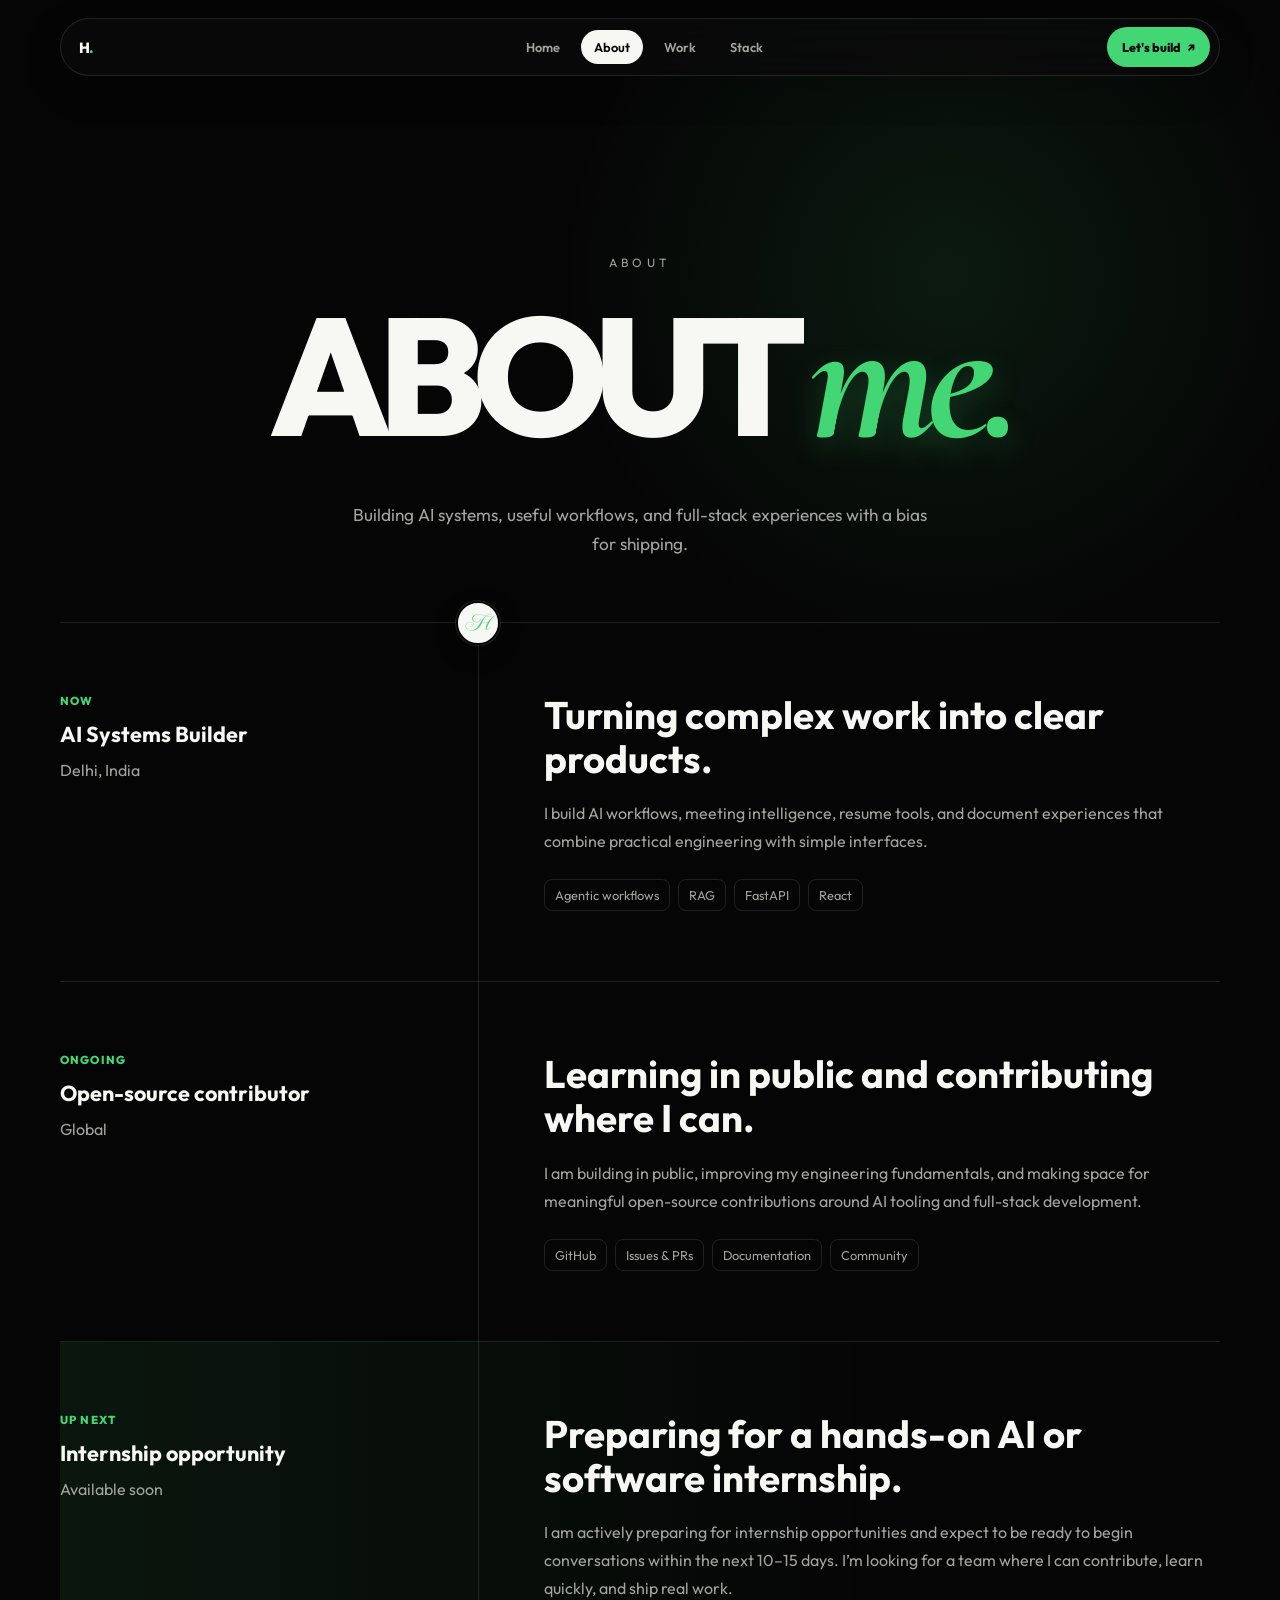
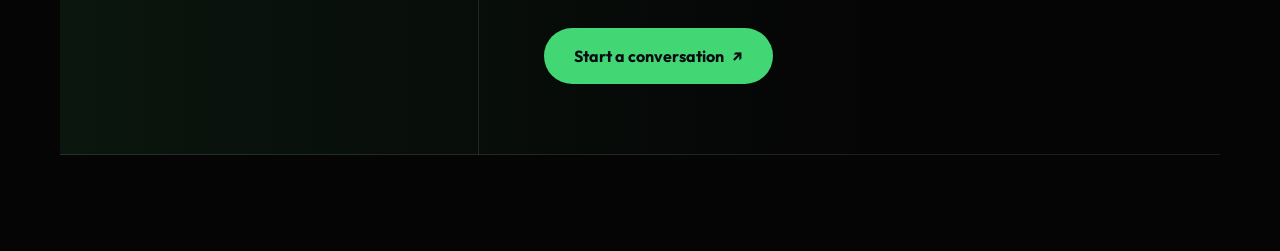
==== about.html @ 2d7df5cb "feat: add about, projects, and stack pages, and refine visual style" ====
<!doctype html>
<html lang="en" data-theme="dark">
  <head>
    <meta charset="UTF-8" />
    <meta name="viewport" content="width=device-width, initial-scale=1.0" />
    <meta name="description" content="About Harsh — AI systems and full-stack developer." />
    <title>About | Harsh</title>
    <link rel="preconnect" href="https://fonts.googleapis.com" />
    <link rel="preconnect" href="https://fonts.gstatic.com" crossorigin />
    <link href="https://fonts.googleapis.com/css2?family=Cormorant+Garamond:ital,wght@1,600;1,700&family=Imperial+Script&family=Outfit:wght@400;500;600;700;800&display=swap" rel="stylesheet" />
    <link rel="stylesheet" href="styles.css" />
    <script>document.documentElement.setAttribute('data-theme', localStorage.getItem('theme') || 'dark');</script>
  </head>
  <body class="subpage-body">
    <nav class="subpage-nav" aria-label="Primary navigation">
      <a class="nav-brand" href="index.html" aria-label="Harsh home">H<span>.</span></a>
      <div class="nav-links"><a href="index.html">Home</a><a class="is-current" href="about.html">About</a><a href="projects.html">Work</a><a href="stack.html">Stack</a></div>
      <a class="nav-cta" href="index.html#ask">Let's build <span aria-hidden="true">↗</span></a>
    </nav>
    <main class="subpage-shell">
      <header class="subpage-hero">
        <p class="label">About</p>
        <h1>ABOUT <span class="display-script">me.</span></h1>
        <p>Building AI systems, useful workflows, and full-stack experiences with a bias for shipping.</p>
      </header>
      <section class="timeline-section" id="aboutTimeline" aria-label="Background and focus">
        <div class="timeline-track" aria-hidden="true"><span class="timeline-progress"></span><i class="timeline-marker">H</i></div>
        <article class="timeline-entry">
          <aside><p>NOW</p><h2>AI Systems Builder</h2><span>Delhi, India</span></aside>
          <div><h3>Turning complex work into clear products.</h3><p>I build AI workflows, meeting intelligence, resume tools, and document experiences that combine practical engineering with simple interfaces.</p><ul class="page-tags"><li>Agentic workflows</li><li>RAG</li><li>FastAPI</li><li>React</li></ul></div>
        </article>
        <article class="timeline-entry">
          <aside><p>ONGOING</p><h2>Open-source contributor</h2><span>Global</span></aside>
          <div><h3>Learning in public and contributing where I can.</h3><p>I am building in public, improving my engineering fundamentals, and making space for meaningful open-source contributions around AI tooling and full-stack development.</p><ul class="page-tags"><li>GitHub</li><li>Issues & PRs</li><li>Documentation</li><li>Community</li></ul></div>
        </article>
        <article class="timeline-entry timeline-entry--available">
          <aside><p>UP NEXT</p><h2>Internship opportunity</h2><span>Available soon</span></aside>
          <div><h3>Preparing for a hands-on AI or software internship.</h3><p>I am actively preparing for internship opportunities and expect to be ready to begin conversations within the next 10–15 days. I’m looking for a team where I can contribute, learn quickly, and ship real work.</p><a class="primary-link" href="index.html#ask">Start a conversation <span aria-hidden="true">↗</span></a></div>
        </article>
      </section>
    </main>
    <script src="script.js"></script>
  </body>
</html>
---- styles.css ----
:root {
  /* Default variables (fallback) */
  --bg: #f7f7f5;
  --text: #1a1a1a;
  --muted: #676767;
  --soft: #919191;
  --line: #deded9;
  --ink: #111111;
  --blue: #deebff;
  --green: #dff6df;
  --green-strong: #bfe9c7;
  --peach: #ffe7d7;
  
  --bg-glow: radial-gradient(circle at 50% 0%, rgba(191, 233, 199, 0.42), transparent 34rem);
  --bg-grid-color: rgba(51, 94, 65, 0.035);
  --card-bg: rgba(255, 255, 255, 0.54);
  --project-bg: rgba(255, 255, 255, 0.62);
  --header-bg: rgba(255, 255, 255, 0.44);
  --accent-color: #168f4b;
  --border-glow: rgba(22, 143, 75, 0.17);
  --shadow-color: rgba(22, 143, 75, 0.18);
  --text-outline: rgba(7, 18, 38, 0.68);
  --text-outline-soft: rgba(7, 18, 38, 0.12);
  --btn-hover: #0c6f37;
  --inner-visual-bg: #ffffff;
  --kicker-color: #287749;

  --gradient-1-start: rgba(223, 246, 223, 0.72);
  --gradient-1-end: rgba(255, 255, 255, 0.48);
  --gradient-2-start: rgba(222, 235, 255, 0.62);
  --gradient-2-end: rgba(255, 255, 255, 0.48);
  --gradient-3-start: rgba(255, 227, 207, 0.62);
  --gradient-3-end: rgba(255, 255, 255, 0.46);
  
  --cursor-ring-color: rgba(22, 143, 75, 0.4);
  --cursor-dot-color: #168f4b;
}

:root[data-theme="light"] {
  --bg: #f7f7f5;
  --text: #1a1a1a;
  --muted: #676767;
  --soft: #919191;
  --line: #deded9;
  --ink: #111111;
  --blue: #deebff;
  --green: #dff6df;
  --green-strong: #bfe9c7;
  --peach: #ffe7d7;
  
  --bg-glow: radial-gradient(circle at 50% 0%, rgba(191, 233, 199, 0.42), transparent 34rem);
  --bg-grid-color: rgba(51, 94, 65, 0.035);
  --card-bg: rgba(255, 255, 255, 0.54);
  --project-bg: rgba(255, 255, 255, 0.62);
  --header-bg: rgba(255, 255, 255, 0.44);
  --accent-color: #168f4b;
  --border-glow: rgba(22, 143, 75, 0.17);
  --shadow-color: rgba(22, 143, 75, 0.18);
  --text-outline: rgba(7, 18, 38, 0.68);
  --text-outline-soft: rgba(7, 18, 38, 0.12);
  --btn-hover: #0c6f37;
  --inner-visual-bg: #ffffff;
  --kicker-color: #287749;

  --gradient-1-start: rgba(223, 246, 223, 0.72);
  --gradient-1-end: rgba(255, 255, 255, 0.48);
  --gradient-2-start: rgba(222, 235, 255, 0.62);
  --gradient-2-end: rgba(255, 255, 255, 0.48);
  --gradient-3-start: rgba(255, 227, 207, 0.62);
  --gradient-3-end: rgba(255, 255, 255, 0.46);
  
  --cursor-ring-color: rgba(22, 143, 75, 0.4);
  --cursor-dot-color: #168f4b;
}

:root[data-theme="dark"] {
  --bg: #050505;
  --text: #e9e9e6;
  --muted: #a3a39f;
  --soft: #70706c;
  --line: rgba(255, 255, 255, 0.11);
  --ink: #f7f7f4;
  --blue: #141414;
  --green: #102317;
  --green-strong: #43d675;
  --peach: #211811;

  --bg-glow:
    radial-gradient(circle at 50% -10%, rgba(200, 255, 90, 0.12), transparent 32rem),
    radial-gradient(circle at 84% 18%, rgba(113, 93, 255, 0.09), transparent 24rem);
  --bg-grid-color: rgba(255, 255, 255, 0.035);
  --card-bg: rgba(18, 18, 18, 0.76);
  --project-bg: rgba(14, 14, 14, 0.72);
  --header-bg: rgba(10, 10, 10, 0.7);
  --accent-color: #43d675;
  --border-glow: rgba(67, 214, 117, 0.2);
  --shadow-color: rgba(67, 214, 117, 0.18);
  --text-outline: rgba(245, 247, 250, 0.17);
  --text-outline-soft: rgba(245, 247, 250, 0.07);
  --btn-hover: #7af09f;
  --inner-visual-bg: #111111;
  --kicker-color: #7af09f;

  --gradient-1-start: rgba(31, 40, 25, 0.86);
  --gradient-1-end: rgba(17, 21, 29, 0.78);
  --gradient-2-start: rgba(28, 31, 50, 0.86);
  --gradient-2-end: rgba(17, 21, 29, 0.78);
  --gradient-3-start: rgba(47, 35, 22, 0.82);
  --gradient-3-end: rgba(17, 21, 29, 0.78);
}

* {
  box-sizing: border-box;
  margin: 0;
  padding: 0;
}

html {
  scroll-behavior: smooth;
  background: var(--bg);
}

body {
  min-height: 100vh;
  background: var(--bg);
  color: var(--text);
  font-family: Outfit, ui-sans-serif, system-ui, -apple-system, BlinkMacSystemFont, "Segoe UI", sans-serif;
  overflow-x: hidden;
  transition: background-color 0.4s ease, color 0.4s ease, border-color 0.4s ease;
}

.interactive-dots {
  position: fixed;
  inset: 0;
  z-index: 0;
  width: 100%;
  height: 100%;
  pointer-events: none;
}

a,
button,
input {
  font: inherit;
}

a {
  color: inherit;
  text-decoration: none;
}

::selection {
  background: var(--accent-color);
  color: #090b10;
}

:focus-visible {
  outline: 2px solid var(--accent-color);
  outline-offset: 4px;
}

button {
  cursor: pointer;
}

.site-shell {
  position: relative;
  z-index: 1;
  width: min(1240px, calc(100% - 40px));
  margin: 0 auto;
}

.side-dock {
  position: fixed;
  top: 22px;
  left: 24px;
  z-index: 90;
  display: flex;
  flex-direction: column;
  align-items: stretch;
  width: 174px;
  padding: 6px 0;
  border: 0;
  background: transparent;
  opacity: 0;
  pointer-events: none;
  transform: translateX(calc(-100% - 30px));
  transition: transform 320ms cubic-bezier(0.16, 1, 0.3, 1), opacity 180ms ease;
}

.side-dock.is-open {
  opacity: 1;
  pointer-events: auto;
  transform: translateX(0);
}

.command-dock-toggle {
  position: fixed;
  top: 20px;
  right: 20px;
  z-index: 1001;
  display: grid;
  width: 46px;
  height: 46px;
  place-items: center;
  border: 1px solid var(--line);
  border-radius: 16px;
  background: var(--header-bg);
  box-shadow: 0 8px 28px rgba(0, 0, 0, 0.14);
  color: var(--ink);
  font-family: Outfit, sans-serif;
  font-size: 1.45rem;
  line-height: 1;
  backdrop-filter: blur(14px) saturate(150%);
  -webkit-backdrop-filter: blur(14px) saturate(150%);
  transition: transform 180ms ease, border-color 180ms ease, background 180ms ease;
}

.command-dock-toggle:hover,
.command-dock-toggle[aria-expanded="true"] {
  border-color: var(--accent-color);
  background: color-mix(in srgb, var(--accent-color) 12%, var(--header-bg));
  transform: translateY(-2px);
}

.command-overlay {
  position: fixed;
  inset: 0;
  z-index: 1000;
  display: grid;
  place-items: center;
  padding: 24px;
  background: rgba(0, 0, 0, 0.46);
  backdrop-filter: blur(8px);
  -webkit-backdrop-filter: blur(8px);
  opacity: 0;
  pointer-events: none;
  transition: opacity 180ms ease, visibility 180ms ease;
  visibility: hidden;
}

.command-overlay.is-open {
  opacity: 1;
  pointer-events: auto;
  visibility: visible;
}

.command-palette {
  width: min(100%, 620px);
  overflow: hidden;
  border: 1px solid var(--line);
  border-radius: 20px;
  background: color-mix(in srgb, var(--inner-visual-bg) 94%, transparent);
  box-shadow: 0 32px 90px rgba(0, 0, 0, 0.48);
  transform: translateY(14px) scale(0.98);
  transition: transform 220ms cubic-bezier(0.16, 1, 0.3, 1);
}

.command-overlay.is-open .command-palette {
  transform: translateY(0) scale(1);
}

.command-search {
  display: grid;
  grid-template-columns: auto 1fr auto;
  align-items: center;
  gap: 12px;
  min-height: 66px;
  padding: 0 18px;
  border-bottom: 1px solid var(--line);
  color: var(--soft);
}

.command-search > span {
  font-size: 1.7rem;
  line-height: 1;
  transform: rotate(-20deg);
}

.command-search input {
  width: 100%;
  border: 0;
  outline: 0;
  background: transparent;
  color: var(--ink);
  font: inherit;
  font-size: 1rem;
}

.command-search input::placeholder {
  color: var(--soft);
}

.command-search kbd {
  padding: 5px 8px;
  border: 1px solid var(--line);
  border-radius: 6px;
  color: var(--soft);
  font-size: 0.68rem;
  font-family: Outfit, sans-serif;
}

.command-label {
  margin: 18px 18px 9px;
  color: var(--soft);
  font-size: 0.63rem;
  font-weight: 800;
  letter-spacing: 0.16em;
  text-transform: uppercase;
}

.command-list {
  display: grid;
  gap: 3px;
  max-height: 364px;
  padding: 0 10px 14px;
  overflow: auto;
}

.command-item {
  display: grid;
  grid-template-columns: 34px 1fr auto;
  align-items: center;
  gap: 12px;
  min-height: 58px;
  padding: 9px 12px;
  border-radius: 11px;
  color: var(--text);
  transition: background 140ms ease, color 140ms ease;
}

.command-item:hover,
.command-item.is-active {
  background: color-mix(in srgb, var(--accent-color) 12%, var(--card-bg));
}

.command-item > span {
  display: grid;
  width: 30px;
  height: 30px;
  place-items: center;
  border: 1px solid var(--line);
  border-radius: 8px;
  color: var(--accent-color);
  font-size: 0.9rem;
}

.command-item b {
  color: var(--ink);
  font-size: 0.9rem;
  font-weight: 600;
}

.command-item small {
  display: block;
  margin-top: 2px;
  color: var(--muted);
  font-size: 0.73rem;
  font-weight: 400;
}

.command-item em {
  color: var(--soft);
  font-size: 0.9rem;
  font-style: normal;
}

.command-footer {
  display: flex;
  flex-wrap: wrap;
  justify-content: flex-end;
  gap: 14px;
  padding: 12px 18px;
  border-top: 1px solid var(--line);
  color: var(--soft);
  font-size: 0.66rem;
}

.side-dock a {
  display: flex;
  align-items: center;
  gap: 8px;
  min-height: 32px;
  padding: 6px 8px;
  border-radius: 8px;
  color: var(--muted);
  font-size: 0.66rem;
  font-weight: 600;
  letter-spacing: 0.02em;
  transition: background 180ms ease, color 180ms ease, transform 180ms ease;
}

.side-dock a:hover {
  background: color-mix(in srgb, var(--accent-color) 14%, transparent);
  color: var(--ink);
  transform: translateX(2px);
}

.dock-monogram {
  flex: 0 0 44px;
  justify-content: flex-start;
  min-height: 42px !important;
  padding: 0 !important;
  color: var(--ink) !important;
  font-family: "Imperial Script", cursive;
  font-size: 2rem !important;
  line-height: 1;
}

.dock-header {
  display: flex;
  align-items: center;
  gap: 10px;
}

.dock-role {
  display: grid;
  gap: 4px;
  padding-left: 11px;
  border-left: 1px solid var(--line);
  text-transform: uppercase;
}

.dock-role b,
.dock-role small {
  display: block;
  font-size: 0.53rem;
  font-weight: 700;
  letter-spacing: 0.18em;
  line-height: 1;
  white-space: nowrap;
}

.dock-role b {
  color: var(--muted);
}

.dock-role small {
  color: var(--accent-color);
  font-size: 0.5rem;
}

.dock-monogram span {
  color: var(--accent-color);
  font-family: Outfit, sans-serif;
  font-size: 1rem;
  font-weight: 800;
}

.dock-divider {
  height: 1px;
  width: 100%;
  margin: 10px 0 7px;
  background: var(--line);
}

.side-dock b {
  color: var(--soft);
  font-size: 0.58rem;
  font-weight: 700;
}

.dock-availability {
  margin-top: 5px;
  color: var(--ink) !important;
}

.dock-availability i {
  width: 7px;
  height: 7px;
  border-radius: 50%;
  background: var(--accent-color);
  box-shadow: 0 0 0 4px color-mix(in srgb, var(--accent-color) 14%, transparent);
}

.site-nav {
  position: fixed;
  top: 18px;
  left: 50%;
  z-index: 100;
  display: grid;
  grid-template-columns: 1fr auto 1fr;
  align-items: center;
  width: min(920px, calc(100% - 40px));
  min-height: 56px;
  padding: 7px 9px 7px 18px;
  border: 1px solid var(--line);
  border-radius: 999px;
  background: var(--header-bg);
  box-shadow: 0 12px 40px rgba(0, 0, 0, 0.16);
  transform: translateX(-50%);
  backdrop-filter: blur(16px);
  -webkit-backdrop-filter: blur(16px);
}

.nav-brand {
  width: fit-content;
  color: var(--ink);
  font-size: 0.92rem;
  font-weight: 800;
  letter-spacing: -0.08em;
}

.nav-brand span {
  color: var(--accent-color);
}

.nav-links {
  display: flex;
  align-items: center;
  gap: 28px;
}

.nav-links a {
  display: inline-flex;
  align-items: center;
  min-height: 34px;
  padding: 0 11px;
  border-radius: 999px;
  color: var(--muted);
  font-size: 0.8rem;
  font-weight: 600;
  transition: color 180ms ease, background 180ms ease;
}

.nav-links a:hover {
  color: var(--ink);
  background: color-mix(in srgb, var(--ink) 8%, transparent);
}

.nav-links a.is-current {
  background: var(--ink);
  color: var(--bg);
}

.nav-cta {
  justify-self: end;
  display: inline-flex;
  align-items: center;
  gap: 6px;
  min-height: 40px;
  padding: 0 15px;
  border-radius: 999px;
  background: var(--accent-color);
  color: #090b10;
  font-size: 0.78rem;
  font-weight: 800;
  transition: transform 180ms ease, background 180ms ease;
}

.nav-cta:hover {
  background: var(--btn-hover);
  transform: translateY(-1px);
}

.hero {
  position: relative;
  min-height: 100svh;
  display: flex;
  flex-direction: column;
  align-items: center;
  justify-content: center;
  text-align: center;
  padding: 148px 0 106px;
}

.meta-line {
  min-height: 40px;
  display: inline-flex;
  align-items: center;
  gap: 9px;
  padding: 7px 13px 7px 9px;
  border: 1px solid var(--border-glow);
  border-radius: 999px;
  background: var(--header-bg);
  color: var(--muted);
  font-size: 0.88rem;
  line-height: 1.5;
}

.meta-icon {
  width: 24px;
  height: 24px;
  display: grid;
  place-items: center;
  border-radius: 50%;
  background: var(--green);
  color: var(--accent-color);
  font-size: 1rem;
  line-height: 1;
}

.name-mark {
  position: relative;
  display: inline-grid;
  justify-items: center;
  margin-top: clamp(96px, 16vh, 154px);
  margin-bottom: 38px;
  color: var(--ink);
  line-height: 0.84;
}

.first-name {
  position: relative;
  z-index: 2;
  display: inline-flex;
  align-items: baseline;
  justify-content: center;
  gap: 0;
  font-size: clamp(4.8rem, 13.8vw, 9.6rem);
  font-weight: 700;
  letter-spacing: -0.06em;
  text-transform: none;
}

.last-name {
  position: relative;
  display: inline-flex;
  align-items: flex-end;
  justify-content: center;
  z-index: 1;
  justify-self: end;
  margin-top: -0.16em;
  margin-right: 0.02em;
  margin-left: 0;
  color: var(--ink);
  isolation: isolate;
}

.last-name::after {
  content: "";
  position: absolute;
  right: 0.04em;
  bottom: -0.06em;
  width: 62%;
  height: 2px;
  background: linear-gradient(90deg, transparent, var(--accent-glow, rgba(16, 136, 59, 0.5)), transparent);
  transform: rotate(-2deg);
}

.calligraphy-h {
  display: inline-block;
  margin: 0 -0.13em 0 -0.02em;
  color: var(--accent-color);
  font-family: "Imperial Script", cursive;
  font-size: clamp(7.15rem, 18.6vw, 12.8rem);
  font-weight: 400;
  line-height: 0.5;
  letter-spacing: 0;
  text-shadow:
    -1px 0 0 var(--text-outline),
    3px 3px 0 var(--shadow-color);
  transform: translateY(0.16em) rotate(-8deg);
}

.last-name span {
  display: inline-block;
  color: var(--ink);
  font-family: "Cormorant Garamond", Georgia, serif;
  font-size: clamp(4.08rem, 10.4vw, 6.8rem);
  font-style: italic;
  font-weight: 600;
  letter-spacing: -0.018em;
  text-shadow:
    1px 1px 0 var(--shadow-color),
    -1px 0 0 var(--text-outline-soft);
  transform: translateY(0);
}

.intro-copy {
  max-width: 640px;
  color: var(--muted);
  font-size: clamp(1.08rem, 1.8vw, 1.32rem);
  line-height: 1.65;
}

.display-script {
  display: inline-block;
  color: var(--accent-color);
  font-family: "Cormorant Garamond", Georgia, serif;
  font-size: 1.13em;
  font-style: italic;
  font-weight: 700;
  letter-spacing: -0.06em;
  line-height: 0.86;
  text-shadow: 0 10px 30px color-mix(in srgb, var(--accent-color) 24%, transparent);
}

.intro-copy .display-script {
  margin-top: 8px;
  font-size: clamp(2.7rem, 5.2vw, 4.55rem);
}

.hero-corners {
  position: absolute;
  right: 0;
  bottom: 34px;
  left: 0;
  display: flex;
  justify-content: space-between;
  color: var(--muted);
  font-size: 0.68rem;
  font-weight: 600;
  letter-spacing: 0.12em;
  line-height: 1.65;
  text-align: left;
  text-transform: uppercase;
}

.hero-corners p:last-child {
  text-align: right;
}

.hero-corners span {
  color: var(--accent-color);
  font-size: 0.55rem;
}

.hero-corners em {
  color: var(--soft);
  font-style: normal;
}

.hero-context {
  display: flex;
  flex-wrap: wrap;
  justify-content: center;
  gap: 9px;
  margin-top: 15px;
  color: var(--soft);
  font-size: 0.76rem;
  font-weight: 700;
  letter-spacing: 0.08em;
  text-transform: uppercase;
}

.hero-context span {
  color: var(--accent-color);
}

.hero-actions {
  display: flex;
  flex-wrap: wrap;
  justify-content: center;
  gap: 12px;
  margin-top: 38px;
}

.primary-link {
  display: inline-flex;
  align-items: center;
  justify-content: center;
  min-height: 56px;
  padding: 0 30px;
  border-radius: 999px;
  background: var(--accent-color);
  color: #090b10;
  font-weight: 700;
  transition: transform 180ms ease, background 180ms ease;
}

.primary-link:hover {
  transform: translateY(-2px);
  background: var(--btn-hover);
}

.primary-link span,
.secondary-link span {
  margin-left: 8px;
  transition: transform 180ms ease;
}

.primary-link:hover span {
  transform: translateY(2px);
}

.secondary-link {
  display: inline-flex;
  align-items: center;
  justify-content: center;
  min-height: 56px;
  padding: 0 22px;
  border: 1px solid var(--line);
  border-radius: 999px;
  color: var(--ink);
  font-weight: 700;
  transition: border-color 180ms ease, background 180ms ease;
}

.secondary-link:hover {
  border-color: var(--accent-color);
  background: rgba(200, 255, 90, 0.07);
}

.secondary-link:hover span {
  transform: translate(2px, -2px);
}

.top-links {
  display: grid;
  grid-template-columns: repeat(4, 1fr);
  gap: 0;
  border-block: 1px solid var(--line);
}

.top-links a {
  min-height: 112px;
  display: grid;
  align-content: center;
  gap: 10px;
  padding: 22px 32px;
  color: var(--text);
  border-right: 1px solid var(--line);
}

.top-links strong {
  color: var(--ink);
  font-size: clamp(1.25rem, 2.4vw, 1.95rem);
  font-weight: 500;
  line-height: 1.05;
}

.top-links span {
  color: var(--muted);
  font-size: 0.92rem;
  line-height: 1.35;
  overflow-wrap: anywhere;
}

.top-links a:last-child {
  border-right: 0;
}

.top-links a:hover {
  background: var(--green);
}

.section {
  padding: 72px 0;
  border-bottom: 1px solid var(--line);
}

.label {
  margin-bottom: 34px;
  color: var(--muted);
  font-size: 0.75rem;
  letter-spacing: 0.34em;
  text-transform: uppercase;
}

.lead {
  max-width: 820px;
  color: var(--text);
  font-size: clamp(1.25rem, 2.8vw, 2rem);
  line-height: 1.35;
}

.lead strong {
  color: var(--ink);
}

.rows {
  margin-top: 46px;
  border-top: 1px solid var(--line);
}

.row {
  display: grid;
  grid-template-columns: 1fr auto;
  gap: 14px 32px;
  padding: 24px 0;
  border-bottom: 1px solid var(--line);
}

.row h2,
.skill-list h2,
.project h2 {
  color: var(--ink);
  font-size: 1.08rem;
  line-height: 1.25;
  font-weight: 700;
}

.row p,
.row span {
  color: var(--muted);
  line-height: 1.55;
}

.row p {
  grid-column: 1;
}

.row span {
  grid-row: 1 / span 2;
  grid-column: 2;
  white-space: nowrap;
  font-size: 0.92rem;
}

.statement {
  max-width: 900px;
  color: var(--text);
  font-size: clamp(1.85rem, 5vw, 3.35rem);
  line-height: 1.22;
}

.skill-statement,
.projects-statement {
  max-width: 1080px;
  font-size: clamp(2.55rem, 5.1vw, 5.15rem);
}

.section-support {
  max-width: 620px;
  margin-top: 22px;
  color: var(--muted);
  font-size: 1rem;
  line-height: 1.7;
}

.skill-showcase {
  display: flex;
  min-height: 820px;
  flex-direction: column;
  align-items: center;
  justify-content: center;
  overflow: hidden;
  padding-block: clamp(110px, 12vw, 180px);
  text-align: center;
}

.skill-showcase .label {
  margin-bottom: 20px;
}

.skill-showcase .skill-statement {
  max-width: none;
  font-size: clamp(3rem, 6.1vw, 6.3rem);
  line-height: 0.98;
}

.skill-showcase .display-script {
  color: var(--accent-color);
  font-size: 1.08em;
}

.skill-flower {
  position: relative;
  width: min(280px, 58vw);
  margin: -88px 0 -108px;
}

.skill-flower::before {
  position: absolute;
  right: 11%;
  top: 55%;
  left: 14%;
  height: 18px;
  border-radius: 50%;
  background: color-mix(in srgb, var(--accent-color) 42%, transparent);
  box-shadow: 0 0 34px 11px color-mix(in srgb, var(--accent-color) 30%, transparent), 0 14px 30px rgba(0, 0, 0, 0.68);
  content: "";
  filter: blur(9px);
}

.skill-flower img {
  position: relative;
  z-index: 1;
  width: 100%;
  height: auto;
  display: block;
  filter: drop-shadow(0 18px 22px rgba(0, 0, 0, 0.76)) drop-shadow(0 0 24px color-mix(in srgb, var(--accent-color) 18%, transparent));
}

.skill-showcase .section-support {
  margin-top: 0;
}

.skill-pills {
  display: flex;
  max-width: 910px;
  flex-wrap: wrap;
  justify-content: center;
  gap: 10px;
  margin-top: 42px;
  padding: 0;
  list-style: none;
}

.skill-pills li {
  display: inline-flex;
  align-items: center;
  min-height: 36px;
  gap: 8px;
  padding: 7px 13px 7px 8px;
  border: 1px solid var(--line);
  border-radius: 10px;
  background: color-mix(in srgb, var(--card-bg) 84%, transparent);
  box-shadow: inset 0 1px 0 color-mix(in srgb, var(--ink) 7%, transparent);
  color: var(--text);
  font-size: 0.84rem;
  font-weight: 600;
  letter-spacing: 0.01em;
  transition: transform 180ms ease, border-color 180ms ease, color 180ms ease;
}

.tech-icon {
  display: block;
  width: 20px;
  height: 20px;
  flex: 0 0 20px;
}

.tech-icon--aws {
  overflow: visible;
}

.skill-pills li:hover {
  border-color: var(--accent-color);
  color: var(--ink);
  transform: translateY(-2px);
}

mark {
  background: linear-gradient(180deg, transparent 48%, var(--green-strong) 48%);
  color: inherit;
}

.skill-list {
  display: grid;
  grid-template-columns: repeat(2, minmax(0, 1fr));
  gap: 24px;
  margin-top: 66px;
}

.skill-list article {
  position: relative;
  min-height: 218px;
  padding: 32px;
  border: 1px solid var(--line);
  background: var(--card-bg);
}

.skill-list article:nth-child(1) {
  background: linear-gradient(135deg, var(--gradient-1-start), var(--gradient-1-end));
}

.skill-list article:nth-child(2) {
  background: linear-gradient(135deg, var(--gradient-2-start), var(--gradient-2-end));
}

.skill-list article:nth-child(3) {
  background: linear-gradient(135deg, var(--gradient-3-start), var(--gradient-3-end));
}

.skill-list span {
  display: inline-flex;
  margin-bottom: 34px;
  color: var(--soft);
  font-size: 0.85rem;
}

.skill-list p,
.project p,
.ask-card,
.profile-strip {
  color: var(--muted);
  line-height: 1.62;
}

.skill-list p {
  margin-top: 12px;
}

.project-list {
  display: grid;
  gap: 34px;
  margin-top: 66px;
}

.project {
  position: relative;
  display: grid;
  grid-template-columns: 1fr 320px;
  gap: 46px;
  align-items: stretch;
  padding: 38px;
  border: 1px solid var(--line);
  background: var(--project-bg);
}

/* Layered 3D hover for project and stack cards. */
.tilt-card {
  --tilt-x: 0deg;
  --tilt-y: 0deg;
  --glow-x: 50%;
  --glow-y: 50%;
  isolation: isolate;
  overflow: hidden;
  transform: perspective(1200px) rotateX(var(--tilt-x)) rotateY(var(--tilt-y));
  transform-style: preserve-3d;
  transition: transform 320ms cubic-bezier(0.03, 0.98, 0.52, 0.99), box-shadow 320ms ease, border-color 320ms ease;
  will-change: transform;
}

.tilt-card::after {
  position: absolute;
  inset: 0;
  z-index: 0;
  content: "";
  pointer-events: none;
  opacity: 0;
  background: radial-gradient(circle at var(--glow-x) var(--glow-y), color-mix(in srgb, var(--accent-color) 16%, transparent), transparent 42%);
  transition: opacity 220ms ease;
}

.tilt-card.is-tilting {
  border-color: color-mix(in srgb, var(--accent-color) 48%, var(--line));
  box-shadow: 0 24px 54px color-mix(in srgb, var(--shadow-color) 62%, transparent);
  transition-duration: 80ms;
}

.tilt-card.is-tilting::after {
  opacity: 1;
}

.project.tilt-card .project-copy,
.project.tilt-card .project-visual,
.skill-list article.tilt-card > * {
  position: relative;
  z-index: 1;
  transform-style: preserve-3d;
  transition: transform 320ms cubic-bezier(0.03, 0.98, 0.52, 0.99);
}

.project.tilt-card.is-tilting .project-copy {
  transform: translateZ(20px);
}

.project.tilt-card.is-tilting .project-visual {
  transform: translateZ(38px) scale(1.015);
}

.project.tilt-card.is-tilting .visual-caption {
  transform: translateZ(16px);
}

.skill-list article.tilt-card.is-tilting > * {
  transform: translateZ(24px);
}

.project-visual {
  position: relative;
  display: grid;
  min-height: 250px;
  overflow: hidden;
  border: 1px solid var(--line);
  background: var(--inner-visual-bg);
}

.project-visual svg {
  width: 100%;
  height: 100%;
  min-height: 250px;
}

.visual-window,
.resume-sheet {
  fill: var(--card-bg);
  stroke: var(--line);
  stroke-width: 1.5;
}

.visual-panel {
  fill: color-mix(in srgb, var(--card-bg) 72%, transparent);
  stroke: var(--line);
  stroke-width: 1.5;
}

.visual-panel.highlight {
  fill: color-mix(in srgb, var(--accent-color) 16%, transparent);
}

.visual-line {
  fill: none;
  stroke: var(--line);
  stroke-linecap: round;
  stroke-width: 2;
}

.visual-line.thick {
  stroke: var(--muted);
  stroke-width: 5;
}

.visual-dot {
  fill: var(--accent-color);
}

.visual-dot.faint {
  opacity: 0.45;
}

.visual-avatar {
  fill: color-mix(in srgb, var(--accent-color) 16%, transparent);
  stroke: var(--accent-color);
  stroke-width: 2;
}

.video-frame {
  fill: color-mix(in srgb, var(--accent-color) 16%, transparent);
  stroke: var(--accent-color);
  stroke-width: 1.5;
}

.play-symbol {
  fill: var(--accent-color);
}

.score-ring {
  fill: none;
  stroke: var(--line);
  stroke-linecap: round;
  stroke-width: 8;
}

.score-ring.accent {
  stroke: var(--accent-color);
}

.score-number {
  fill: var(--ink);
  font-family: Outfit, sans-serif;
  font-size: 34px;
  font-weight: 800;
}

.score-label {
  fill: var(--muted);
  font-family: Outfit, sans-serif;
  font-size: 8px;
  font-weight: 800;
  letter-spacing: 1.5px;
}

.visual-caption {
  position: absolute;
  right: 18px;
  bottom: 16px;
  padding: 6px 9px;
  border: 1px solid var(--line);
  background: var(--card-bg);
  color: var(--muted);
  font-size: 0.68rem;
  font-weight: 800;
  letter-spacing: 0.08em;
  text-transform: uppercase;
}

.tube-project {
  background: linear-gradient(135deg, var(--gradient-1-start), var(--gradient-1-end));
}

.project-kicker {
  margin-bottom: 16px;
  color: var(--kicker-color);
  font-size: 0.78rem;
  font-weight: 800;
  letter-spacing: 0.12em;
  text-transform: uppercase;
}

.project h2 {
  margin-bottom: 14px;
  font-size: 1.8rem;
}

.project a {
  display: inline-flex;
  margin-top: 24px;
  color: var(--ink);
  font-weight: 700;
  border-bottom: 1px solid currentColor;
}

.tags {
  display: flex;
  flex-wrap: wrap;
  gap: 8px;
  margin-top: 22px;
}

.tags span {
  padding: 7px 10px;
  border: 1px solid var(--line);
  background: var(--card-bg);
  color: var(--text);
  font-size: 0.82rem;
}

.tube-visual {
  background:
    linear-gradient(135deg, var(--gradient-3-start), var(--gradient-1-start)),
    var(--inner-visual-bg);
}

.ask-layout {
  display: grid;
  grid-template-columns: 1fr 360px;
  gap: 40px;
  align-items: start;
}

.profile-strip {
  display: flex;
  align-items: center;
  gap: 16px;
  margin-top: 34px;
}

.profile-icon {
  width: 72px;
  height: 72px;
  display: grid;
  place-items: center;
  border-radius: 50%;
  border: 1px solid var(--line);
  background:
    linear-gradient(135deg, var(--gradient-1-start), var(--gradient-1-end)),
    var(--inner-visual-bg);
  color: var(--accent-color);
  font-family: "Cormorant Garamond", Georgia, serif;
  font-size: 1.35rem;
  font-style: italic;
  font-weight: 700;
}

.profile-strip p {
  color: var(--ink);
  font-weight: 700;
}

.profile-strip span {
  color: var(--muted);
  font-weight: 400;
}

.ask-card {
  padding: 22px;
  border: 1px solid var(--line);
  background: var(--inner-visual-bg);
}

.answer-box {
  min-height: 150px;
  padding: 18px;
  background: linear-gradient(135deg, var(--gradient-1-start), var(--gradient-1-end));
  border: 1px solid var(--line);
}

.ask-form {
  display: grid;
  grid-template-columns: 1fr auto;
  gap: 10px;
  margin-top: 12px;
}

.ask-form input {
  min-width: 0;
  min-height: 46px;
  padding: 0 14px;
  border: 1px solid var(--line);
  background: var(--inner-visual-bg);
  color: var(--text);
  outline: 0;
}

.ask-form input:focus {
  border-color: var(--input-focus);
  box-shadow: 0 0 0 4px var(--input-shadow);
}

.ask-form button {
  min-height: 46px;
  padding: 0 18px;
  border: 0;
  background: var(--ink);
  color: var(--bg);
  font-weight: 700;
}

.ask-form button:hover {
  background: var(--btn-hover);
}

.contact-cta {
  position: relative;
  min-height: 690px;
  padding: 120px 54px 78px;
  overflow: hidden;
  border-block: 1px solid var(--line);
}

.contact-cta h2 {
  position: relative;
  z-index: 1;
  max-width: 880px;
  color: var(--ink);
  font-size: clamp(4rem, 9vw, 9rem);
  letter-spacing: -0.075em;
  line-height: 0.88;
}

.contact-cta h2 span {
  color: var(--soft);
}

.contact-cta > p:not(.label) {
  position: relative;
  z-index: 1;
  max-width: 510px;
  margin-top: 36px;
  color: var(--muted);
  font-size: 1.08rem;
  line-height: 1.7;
}

.contact-cta-actions {
  position: relative;
  z-index: 1;
  display: flex;
  flex-wrap: wrap;
  gap: 12px;
  margin-top: 34px;
}

.contact-orb {
  position: absolute;
  top: 108px;
  right: clamp(20px, 11vw, 178px);
  width: clamp(150px, 19vw, 260px);
  aspect-ratio: 1;
  border-radius: 50%;
  background: radial-gradient(circle at 34% 30%, rgba(255, 255, 255, 0.25), transparent 8%), linear-gradient(135deg, var(--accent-color), #4c6fff 56%, #161616 76%);
  box-shadow: 0 0 0 6px rgba(255, 255, 255, 0.025), 0 0 38px color-mix(in srgb, var(--accent-color) 44%, transparent), inset -24px -26px 42px rgba(0, 0, 0, 0.52);
}

.premium-footer {
  display: grid;
  grid-template-columns: minmax(220px, 1.5fr) repeat(3, minmax(130px, 1fr));
  gap: 42px;
  margin: 0 0 44px;
  padding: 52px 54px 26px;
  border-radius: 28px;
  background: color-mix(in srgb, var(--inner-visual-bg) 92%, transparent);
  color: var(--muted);
}

.footer-brand {
  display: grid;
  align-content: start;
  gap: 18px;
}

.footer-mark {
  color: var(--ink);
  font-size: 2.35rem;
  font-weight: 800;
  letter-spacing: -0.09em;
}

.footer-mark span {
  color: var(--accent-color);
}

.footer-brand p {
  max-width: 290px;
  line-height: 1.6;
}

.footer-brand > a {
  width: fit-content;
  color: var(--ink);
  font-size: 0.85rem;
  font-weight: 600;
}

.footer-column {
  display: grid;
  align-content: start;
  gap: 13px;
}

.footer-column p {
  margin-bottom: 7px;
  color: var(--soft);
  font-size: 0.7rem;
  font-weight: 700;
  letter-spacing: 0.12em;
  text-transform: uppercase;
}

.footer-column a {
  width: fit-content;
  color: var(--ink);
  font-size: 0.88rem;
  transition: color 160ms ease, transform 160ms ease;
}

.premium-footer a:hover {
  color: var(--accent-color);
  transform: translateX(2px);
}

.footer-bottom {
  grid-column: 1 / -1;
  display: flex;
  justify-content: space-between;
  padding-top: 24px;
  border-top: 1px solid var(--line);
  color: var(--soft);
  font-size: 0.72rem;
}

/* Dedicated portfolio pages */
.subpage-body {
  min-height: 100vh;
  background: radial-gradient(circle at 74% 14%, color-mix(in srgb, var(--accent-color) 10%, transparent), transparent 24rem), var(--bg);
}

.subpage-nav {
  position: sticky;
  top: 18px;
  z-index: 20;
  display: grid;
  grid-template-columns: 1fr auto 1fr;
  align-items: center;
  width: min(1160px, calc(100% - 40px));
  min-height: 58px;
  margin: 18px auto 0;
  padding: 7px 9px 7px 18px;
  border: 1px solid var(--line);
  border-radius: 999px;
  background: var(--header-bg);
  box-shadow: 0 12px 40px rgba(0, 0, 0, 0.16);
  backdrop-filter: blur(16px);
  -webkit-backdrop-filter: blur(16px);
}

.subpage-nav .nav-links { gap: 8px; }
.subpage-nav .nav-links a { padding: 9px 13px; border-radius: 999px; }
.subpage-nav .nav-links a.is-current { background: var(--ink); color: var(--bg); }

.subpage-shell { width: min(1160px, calc(100% - 40px)); margin: 0 auto; padding: 116px 0 96px; }

.subpage-hero { min-height: 430px; display: grid; align-content: center; justify-items: center; text-align: center; }
.subpage-hero .label { margin-bottom: 26px; }
.subpage-hero h1 { max-width: 100%; color: var(--ink); font-size: clamp(4rem, 13vw, 10.5rem); font-weight: 800; letter-spacing: -0.08em; line-height: 0.82; }
.subpage-hero p:last-child { max-width: 600px; margin-top: 42px; color: var(--muted); font-size: 1.08rem; line-height: 1.7; }

.timeline-section { position: relative; border-top: 1px solid var(--line); }
.timeline-entry { display: grid; grid-template-columns: 36% 64%; gap: 0; padding: 70px 0; border-bottom: 1px solid var(--line); }
.timeline-entry aside { padding: 0 56px 0 0; }
.timeline-entry > div { padding-left: 66px; }
.timeline-track { position: absolute; top: 0; bottom: 0; left: 36%; width: 1px; background: var(--line); }
.timeline-progress { position: absolute; top: 0; left: -1px; width: 3px; height: 0; background: var(--accent-color); box-shadow: 0 0 18px color-mix(in srgb, var(--accent-color) 65%, transparent); transition: height 100ms linear; }
.timeline-marker { position: absolute; top: 0; left: 0; display: grid; width: 44px; height: 44px; place-items: center; border: 2px solid var(--bg); border-radius: 50%; background: var(--ink); box-shadow: 0 0 0 1px var(--line), 0 8px 20px rgba(0, 0, 0, 0.42); color: var(--accent-color); font-family: "Imperial Script", cursive; font-size: 1.5rem; font-style: normal; transform: translate(-50%, -50%); transition: top 100ms linear; }
.timeline-entry aside p, .work-card > p:first-child { margin: 0; color: var(--accent-color); font-size: 0.72rem; font-weight: 800; letter-spacing: 0.1em; text-transform: uppercase; }
.timeline-entry h2, .timeline-entry h3, .work-card h2, .stack-grid h2 { color: var(--ink); }
.timeline-entry h2 { margin-top: 12px; font-size: 1.35rem; }
.timeline-entry aside span { display: block; margin-top: 12px; color: var(--muted); }
.timeline-entry h3 { font-size: clamp(1.6rem, 3vw, 2.4rem); line-height: 1.15; }
.timeline-entry div > p, .work-card > p, .stack-grid p { margin-top: 18px; color: var(--muted); line-height: 1.75; }
.timeline-entry .primary-link { margin-top: 26px; }
.timeline-entry--available { background: linear-gradient(90deg, color-mix(in srgb, var(--accent-color) 8%, transparent), transparent 70%); }

.page-tags { display: flex; flex-wrap: wrap; gap: 8px; margin-top: 24px; padding: 0; list-style: none; }
.page-tags li { padding: 7px 10px; border: 1px solid var(--line); border-radius: 8px; color: var(--muted); font-size: 0.8rem; }
.work-grid, .stack-grid { display: grid; grid-template-columns: repeat(2, minmax(0, 1fr)); gap: 22px; }
.work-card, .stack-grid article { min-height: 280px; padding: 34px; border: 1px solid var(--line); background: var(--card-bg); }
.work-card h2 { margin-top: 24px; font-size: 2rem; }
.work-card a { display: inline-flex; margin-top: 26px; color: var(--ink); font-weight: 700; border-bottom: 1px solid currentColor; }
.stack-grid article { min-height: 220px; }
.stack-grid article > span { display: grid; width: 44px; height: 44px; place-items: center; border-radius: 12px; background: color-mix(in srgb, var(--accent-color) 14%, transparent); font-size: 1.35rem; }
.stack-grid h2 { margin-top: 22px; font-size: 1.35rem; }

@media (max-width: 720px) {
  .subpage-nav { top: 10px; width: min(100% - 28px, 560px); grid-template-columns: 1fr auto; }
  .subpage-nav .nav-links { display: none; }
  .subpage-shell { width: min(100% - 28px, 960px); padding: 82px 0 64px; }
  .subpage-hero { min-height: 330px; }
  .subpage-hero h1 { font-size: clamp(3.4rem, 17vw, 5.6rem); }
  .timeline-entry, .work-grid, .stack-grid { grid-template-columns: 1fr; gap: 28px; }
  .timeline-entry { padding: 38px 0; }
  .timeline-track { display: none; }
  .timeline-entry aside, .timeline-entry > div { padding: 0; }
  .work-card, .stack-grid article { min-height: auto; padding: 26px; }
}

.toast {
  position: fixed;
  right: 20px;
  bottom: 20px;
  padding: 12px 14px;
  background: var(--ink);
  color: var(--bg);
  opacity: 0;
  transform: translateY(10px);
  pointer-events: none;
  transition: 180ms ease;
}

.toast.show {
  opacity: 1;
  transform: translateY(0);
}

@media (min-width: 1024px) {
  .hero {
    min-height: 108svh;
    padding-block: 148px 96px;
  }

  .name-mark {
    margin-top: clamp(82px, 12vh, 138px);
  }

  .first-name {
    font-size: clamp(7.2rem, 10.5vw, 10.4rem);
  }

  .calligraphy-h {
    font-size: clamp(11.2rem, 16vw, 16rem);
  }

  .last-name span {
    font-size: clamp(6rem, 8.2vw, 8.8rem);
  }

  .intro-copy {
    max-width: 760px;
    font-size: 1.12rem;
  }

  .top-links a {
    min-height: 148px;
    padding-inline: 34px;
  }

  .section {
    padding: 98px 0;
  }

  .lead {
    max-width: 1080px;
    font-size: clamp(2rem, 2.6vw, 3rem);
  }

  .row {
    grid-template-columns: minmax(260px, 0.8fr) minmax(0, 1.4fr) auto;
    align-items: baseline;
    padding: 28px 0;
  }

  .row p {
    grid-column: 2;
  }

  .row span {
    grid-row: auto;
    grid-column: 3;
  }

  .statement {
    max-width: 1120px;
    font-size: clamp(3rem, 4.2vw, 5.2rem);
  }

  .skill-list {
    grid-template-columns: repeat(4, minmax(0, 1fr));
  }

  .skill-list article {
    min-height: 250px;
  }

  .project {
    grid-template-columns: minmax(0, 1fr) 430px;
    gap: 48px;
    padding: 36px;
  }

  .project-visual {
    min-height: 320px;
  }

  .project h2 {
    font-size: 2.35rem;
  }

  .project p {
    max-width: 640px;
    font-size: 1.02rem;
  }

  .ask-layout {
    grid-template-columns: minmax(0, 1fr) 460px;
    gap: 72px;
  }

  .ask-card {
    padding: 28px;
  }
}

@media (max-width: 900px) {
  .theme-toggle-btn {
    top: 78px;
    right: 16px;
    width: 42px;
    height: 42px;
  }

  .site-nav {
    top: 12px;
    width: min(100% - 28px, 560px);
    min-height: 50px;
    padding-left: 15px;
  }

  .nav-links {
    display: none;
  }

  .site-nav {
    grid-template-columns: 1fr auto;
  }

  .site-shell {
    width: min(100% - 28px, 960px);
  }

  .hero {
    min-height: 92svh;
    padding-top: 104px;
  }

  .hero-corners {
    display: none;
  }

  .name-mark {
    margin-top: clamp(54px, 9vh, 76px);
  }

  .hero-actions {
    margin-top: 30px;
  }

  .hero-context {
    max-width: 340px;
    font-size: 0.68rem;
  }

  .first-name {
    font-size: clamp(3.45rem, 17.2vw, 5.2rem);
  }

  .calligraphy-h {
    font-size: clamp(6.1rem, 27vw, 7.95rem);
  }

  .last-name {
    margin-top: -0.12em;
    margin-left: 0;
  }

  .last-name span {
    font-size: clamp(3.65rem, 16.8vw, 4.95rem);
  }

  .top-links {
    grid-template-columns: repeat(2, 1fr);
  }

  .top-links a:nth-child(2) {
    border-right: 0;
  }

  .top-links a:nth-child(-n + 2) {
    border-bottom: 1px solid var(--line);
  }

  .section {
    padding: 58px 0;
  }

  .skill-showcase {
    min-height: auto;
    padding-block: 92px;
  }

  .skill-pills {
    gap: 8px;
    margin-top: 32px;
  }

  .skill-pills li {
    min-height: 34px;
    padding: 6px 10px;
    font-size: 0.78rem;
  }

  .row,
  .project,
  .ask-layout,
  .skill-list {
    grid-template-columns: 1fr;
  }

  .row span {
    grid-row: auto;
    grid-column: auto;
  }

  .skill-list article {
    min-height: auto;
  }

  .project {
    padding: 20px;
  }

  .project-visual {
    min-height: 220px;
  }
}

@media (max-width: 420px) {
  .first-name {
    font-size: 3.35rem;
  }

  .calligraphy-h {
    font-size: 6rem;
  }

  .last-name span {
    font-size: 3.65rem;
  }

  .statement {
    font-size: 1.72rem;
  }

  .ask-form {
    grid-template-columns: 1fr;
  }
}

/* Fixed Theme Toggle Button */
.theme-toggle-btn {
  position: fixed;
  top: 20px;
  right: 76px;
  z-index: 1000;
  width: 46px;
  height: 46px;
  border-radius: 50%;
  border: 1px solid var(--border-glow);
  background: var(--header-bg);
  backdrop-filter: blur(8px);
  -webkit-backdrop-filter: blur(8px);
  color: var(--text);
  display: flex;
  align-items: center;
  justify-content: center;
  cursor: pointer;
  box-shadow: 0 4px 12px rgba(0, 0, 0, 0.05);
  transition: transform 0.2s cubic-bezier(0.4, 0, 0.2, 1), background-color 0.4s ease, border-color 0.4s ease;
  overflow: hidden;
}

.theme-toggle-btn:hover {
  transform: scale(1.08);
}

.theme-toggle-btn:active {
  transform: scale(0.95);
}

.theme-toggle-btn svg {
  position: absolute;
  transition: transform 0.5s cubic-bezier(0.4, 0, 0.2, 1), opacity 0.5s ease;
}

/* In Light Mode: Show Moon, Hide/Rotate Sun */
:root[data-theme="light"] .theme-toggle-btn .sun-icon {
  opacity: 0;
  transform: rotate(90deg) scale(0.5);
}
:root[data-theme="light"] .theme-toggle-btn .moon-icon {
  opacity: 1;
  transform: rotate(0) scale(1);
}

/* In Dark Mode: Show Sun, Hide/Rotate Moon */
:root[data-theme="dark"] .theme-toggle-btn .sun-icon {
  opacity: 1;
  transform: rotate(0) scale(1);
  color: #f59e0b; /* Golden sun */
}
:root[data-theme="dark"] .theme-toggle-btn .moon-icon {
  opacity: 0;
  transform: rotate(-90deg) scale(0.5);
}

/* Theme Transition Ripple Overlay */
.theme-transition-ripple {
  position: fixed;
  top: 0;
  left: 0;
  width: 100vw;
  height: 100vh;
  z-index: 9990;
  pointer-events: none;
  background: var(--bg);
  clip-path: circle(0% at 0px 0px);
  transition: none;
  opacity: 0;
}

.theme-transition-ripple.animating {
  opacity: 1;
  transition: clip-path 0.8s cubic-bezier(0.4, 0, 0.2, 1);
}

@media (max-width: 1320px) {
  .side-dock {
    display: none;
  }
}

/* Accessibility: Disable motion for users requesting reduced motion */
@media (prefers-reduced-motion: reduce) {
  .theme-transition-ripple.animating {
    transition: opacity 0.3s ease !important;
    clip-path: none !important;
  }
  .theme-toggle-btn svg,
  .theme-toggle-btn {
    transition: none !important;
  }
}

@media (max-width: 900px) {
  .theme-toggle-btn {
    top: 78px;
    right: 16px;
    width: 42px;
    height: 42px;
  }

  .contact-cta {
    min-height: auto;
    padding: 82px 24px 62px;
  }

  .contact-orb {
    top: 34px;
    right: 24px;
    width: 105px;
  }

  .premium-footer {
    grid-template-columns: repeat(2, minmax(0, 1fr));
    gap: 36px 24px;
    padding: 36px 24px 22px;
    border-radius: 20px;
  }

  .footer-brand,
  .footer-bottom {
    grid-column: 1 / -1;
  }
}
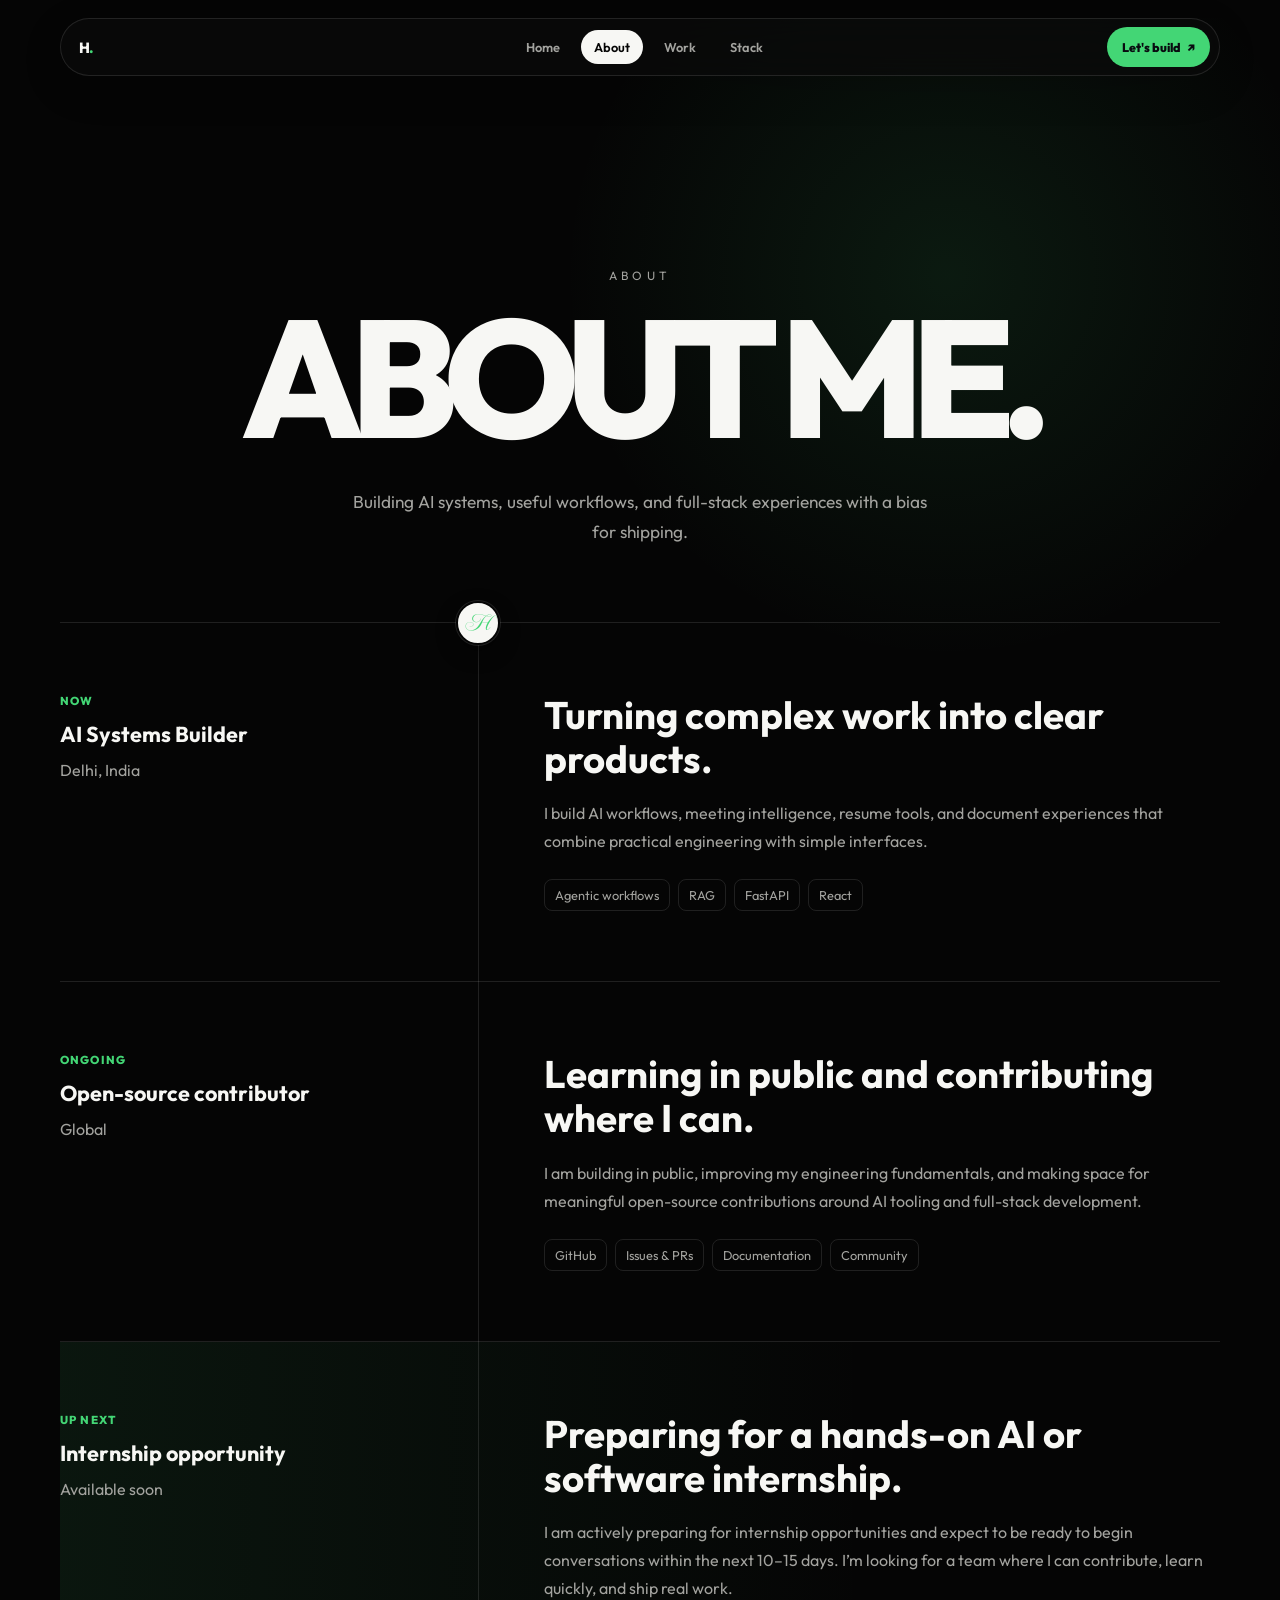
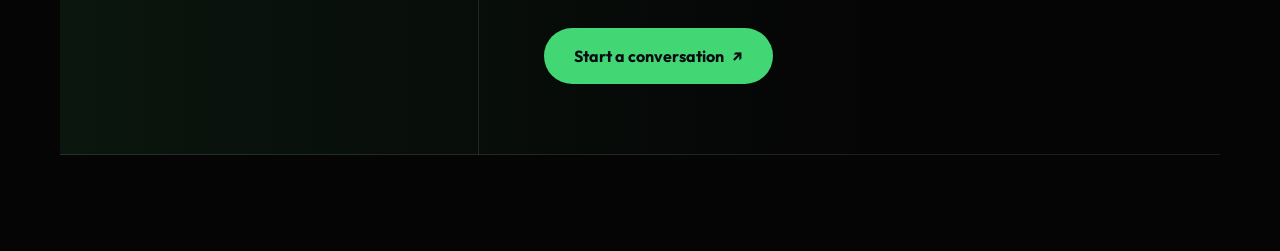
==== commit 7421b052: "Add portfolio pages and skill showcase" ====
--- a/about.html
+++ b/about.html
@@ -20,7 +20,7 @@
     <main class="subpage-shell">
       <header class="subpage-hero">
         <p class="label">About</p>
-        <h1>ABOUT <span class="display-script">me.</span></h1>
+        <h1>ABOUT <span class="display-script">ME.</span></h1>
         <p>Building AI systems, useful workflows, and full-stack experiences with a bias for shipping.</p>
       </header>
       <section class="timeline-section" id="aboutTimeline" aria-label="Background and focus">
--- a/styles.css
+++ b/styles.css
@@ -576,6 +576,7 @@
   color: var(--muted);
   font-size: 0.88rem;
   line-height: 1.5;
+  margin-bottom: 24px;
 }
 
 .meta-icon {
@@ -595,7 +596,7 @@
   display: inline-grid;
   justify-items: center;
   margin-top: clamp(96px, 16vh, 154px);
-  margin-bottom: 38px;
+  margin-bottom: 42px;
   color: var(--ink);
   line-height: 0.84;
 }
@@ -667,28 +668,34 @@
   transform: translateY(0);
 }
 
-.intro-copy {
-  max-width: 640px;
-  color: var(--muted);
-  font-size: clamp(1.08rem, 1.8vw, 1.32rem);
-  line-height: 1.65;
-}
-
-.display-script {
-  display: inline-block;
+.hero-intro {
+  display: flex;
+  flex-direction: column;
+  align-items: center;
+  gap: 14px;
+  margin-bottom: 34px;
+  max-width: 800px;
+}
+
+.intro-kicker {
+  color: var(--ink);
+  font-size: 0.76rem;
+  font-weight: 600;
+  letter-spacing: 0.28em;
+  text-transform: uppercase;
+  line-height: 1.4;
+  text-align: center;
+}
+
+.intro-title {
   color: var(--accent-color);
   font-family: "Cormorant Garamond", Georgia, serif;
-  font-size: 1.13em;
+  font-size: clamp(2.1rem, 4.4vw, 3.4rem);
   font-style: italic;
-  font-weight: 700;
-  letter-spacing: -0.06em;
-  line-height: 0.86;
-  text-shadow: 0 10px 30px color-mix(in srgb, var(--accent-color) 24%, transparent);
-}
-
-.intro-copy .display-script {
-  margin-top: 8px;
-  font-size: clamp(2.7rem, 5.2vw, 4.55rem);
+  font-weight: 600;
+  letter-spacing: -0.015em;
+  line-height: 1.1;
+  text-align: center;
 }
 
 .hero-corners {
@@ -859,43 +866,145 @@
   color: var(--ink);
 }
 
-.rows {
+/* Availability / Global Presence Card */
+.availability-card {
+  display: grid;
+  grid-template-columns: 1.4fr 1fr;
+  gap: 40px;
+  padding: 44px;
+  border: 1px solid var(--line);
+  background: var(--project-bg);
+  align-items: center;
   margin-top: 46px;
+  border-radius: 24px;
+}
+
+.availability-left {
+  display: flex;
+  flex-direction: column;
+  gap: 20px;
+}
+
+.availability-right {
+  display: flex;
+  flex-direction: column;
+  justify-content: space-between;
+  height: 100%;
+  min-height: 280px;
+  gap: 32px;
+}
+
+.availability-kicker {
+  color: var(--accent-color);
+  font-size: 0.72rem;
+  font-weight: 800;
+  letter-spacing: 0.1em;
+  text-transform: uppercase;
+  margin-bottom: 6px;
+}
+
+.availability-title {
+  color: var(--ink);
+  font-size: clamp(1.6rem, 3.2vw, 2.6rem);
+  font-weight: 800;
+  line-height: 1.15;
+  letter-spacing: -0.03em;
+}
+
+.availability-globe {
+  position: relative;
+  display: flex;
+  align-items: center;
+  justify-content: center;
+  width: 100%;
+  aspect-ratio: 1.2 / 1;
+  max-height: 280px;
+  border-radius: 16px;
+  background: color-mix(in srgb, var(--inner-visual-bg) 95%, transparent);
+  border: 1px solid var(--line);
+  overflow: hidden;
+}
+
+#globe-container {
+  width: 100%;
+  height: 100%;
+  position: relative;
+}
+
+.timezone-pills {
+  display: flex;
+  flex-direction: column;
+  gap: 12px;
+}
+
+.tz-pill {
+  display: flex;
+  align-items: center;
+  justify-content: space-between;
+  width: 100%;
+  padding: 14px 20px;
+  border: 1px solid var(--line);
+  border-radius: 14px;
+  background: color-mix(in srgb, var(--card-bg) 84%, transparent);
+  color: var(--text);
+  font-size: 0.88rem;
+  font-weight: 600;
+  text-align: left;
+  cursor: pointer;
+  transition: all 180ms cubic-bezier(0.16, 1, 0.3, 1);
+}
+
+.tz-pill:hover {
+  border-color: var(--accent-color);
+  background: color-mix(in srgb, var(--accent-color) 6%, var(--card-bg));
+  transform: translateY(-1px);
+}
+
+.tz-pill.is-active {
+  border-color: var(--accent-color);
+  background: color-mix(in srgb, var(--accent-color) 12%, var(--card-bg));
+  box-shadow: 0 0 16px color-mix(in srgb, var(--accent-color) 10%, transparent);
+  color: var(--ink);
+}
+
+.tz-time {
+  font-family: ui-monospace, monospace;
+  font-size: 0.8rem;
+  opacity: 0.75;
+  font-weight: 500;
+}
+
+.remote-status {
+  display: flex;
+  align-items: center;
+  gap: 12px;
+  margin-top: auto;
+  padding-top: 16px;
   border-top: 1px solid var(--line);
 }
 
-.row {
-  display: grid;
-  grid-template-columns: 1fr auto;
-  gap: 14px 32px;
-  padding: 24px 0;
-  border-bottom: 1px solid var(--line);
-}
-
-.row h2,
-.skill-list h2,
-.project h2 {
-  color: var(--ink);
-  font-size: 1.08rem;
-  line-height: 1.25;
+.location-pin {
+  color: var(--accent-color);
+  flex-shrink: 0;
+}
+
+.remote-text {
+  display: flex;
+  flex-direction: column;
+}
+
+.remote-label {
+  color: var(--muted);
+  font-size: 0.65rem;
+  font-weight: 800;
+  letter-spacing: 0.08em;
+  text-transform: uppercase;
+}
+
+.remote-country {
+  color: var(--ink);
+  font-size: 1.1rem;
   font-weight: 700;
-}
-
-.row p,
-.row span {
-  color: var(--muted);
-  line-height: 1.55;
-}
-
-.row p {
-  grid-column: 1;
-}
-
-.row span {
-  grid-row: 1 / span 2;
-  grid-column: 2;
-  white-space: nowrap;
-  font-size: 0.92rem;
 }
 
 .statement {
@@ -921,17 +1030,17 @@
 
 .skill-showcase {
   display: flex;
-  min-height: 820px;
+  min-height: auto;
   flex-direction: column;
   align-items: center;
   justify-content: center;
   overflow: hidden;
-  padding-block: clamp(110px, 12vw, 180px);
+  padding-block: clamp(100px, 11vw, 150px);
   text-align: center;
 }
 
 .skill-showcase .label {
-  margin-bottom: 20px;
+  margin-bottom: 16px;
 }
 
 .skill-showcase .skill-statement {
@@ -947,34 +1056,51 @@
 
 .skill-flower {
   position: relative;
-  width: min(280px, 58vw);
-  margin: -88px 0 -108px;
+  width: min(390px, 82vw);
+  aspect-ratio: 1 / 1;
+  overflow: hidden;
+  margin: 48px auto 16px;
 }
 
 .skill-flower::before {
   position: absolute;
-  right: 11%;
-  top: 55%;
-  left: 14%;
-  height: 18px;
+  right: 6%;
+  bottom: -8px;
+  left: 6%;
+  height: 36px;
   border-radius: 50%;
-  background: color-mix(in srgb, var(--accent-color) 42%, transparent);
-  box-shadow: 0 0 34px 11px color-mix(in srgb, var(--accent-color) 30%, transparent), 0 14px 30px rgba(0, 0, 0, 0.68);
+  background: color-mix(in srgb, var(--accent-color) 45%, transparent);
+  box-shadow: 0 0 60px 24px color-mix(in srgb, var(--accent-color) 42%, transparent), 0 24px 48px rgba(0, 0, 0, 0.95);
   content: "";
-  filter: blur(9px);
+  filter: blur(16px);
+  z-index: 0;
+}
+
+.skill-flower::after {
+  position: absolute;
+  bottom: -1px;
+  left: -1px;
+  right: -1px;
+  height: 55%;
+  background: linear-gradient(to bottom, transparent 0%, color-mix(in srgb, var(--bg) 35%, transparent) 30%, color-mix(in srgb, var(--bg) 85%, transparent) 75%, var(--bg) 100%);
+  z-index: 2;
+  content: "";
+  pointer-events: none;
 }
 
 .skill-flower img {
-  position: relative;
+  position: absolute;
+  top: 0;
+  left: 0;
   z-index: 1;
   width: 100%;
   height: auto;
   display: block;
-  filter: drop-shadow(0 18px 22px rgba(0, 0, 0, 0.76)) drop-shadow(0 0 24px color-mix(in srgb, var(--accent-color) 18%, transparent));
+  filter: drop-shadow(0 20px 24px rgba(0, 0, 0, 0.82)) drop-shadow(0 0 28px color-mix(in srgb, var(--accent-color) 20%, transparent));
 }
 
 .skill-showcase .section-support {
-  margin-top: 0;
+  display: none;
 }
 
 .skill-pills {
@@ -983,7 +1109,7 @@
   flex-wrap: wrap;
   justify-content: center;
   gap: 10px;
-  margin-top: 42px;
+  margin-top: 32px;
   padding: 0;
   list-style: none;
 }
@@ -1638,9 +1764,8 @@
     font-size: clamp(6rem, 8.2vw, 8.8rem);
   }
 
-  .intro-copy {
+  .hero-intro {
     max-width: 760px;
-    font-size: 1.12rem;
   }
 
   .top-links a {
@@ -1739,6 +1864,16 @@
 
   .site-shell {
     width: min(100% - 28px, 960px);
+  }
+
+  .availability-card {
+    grid-template-columns: 1fr;
+    gap: 32px;
+    padding: 28px;
+  }
+
+  .availability-right {
+    min-height: auto;
   }
 
   .hero {
